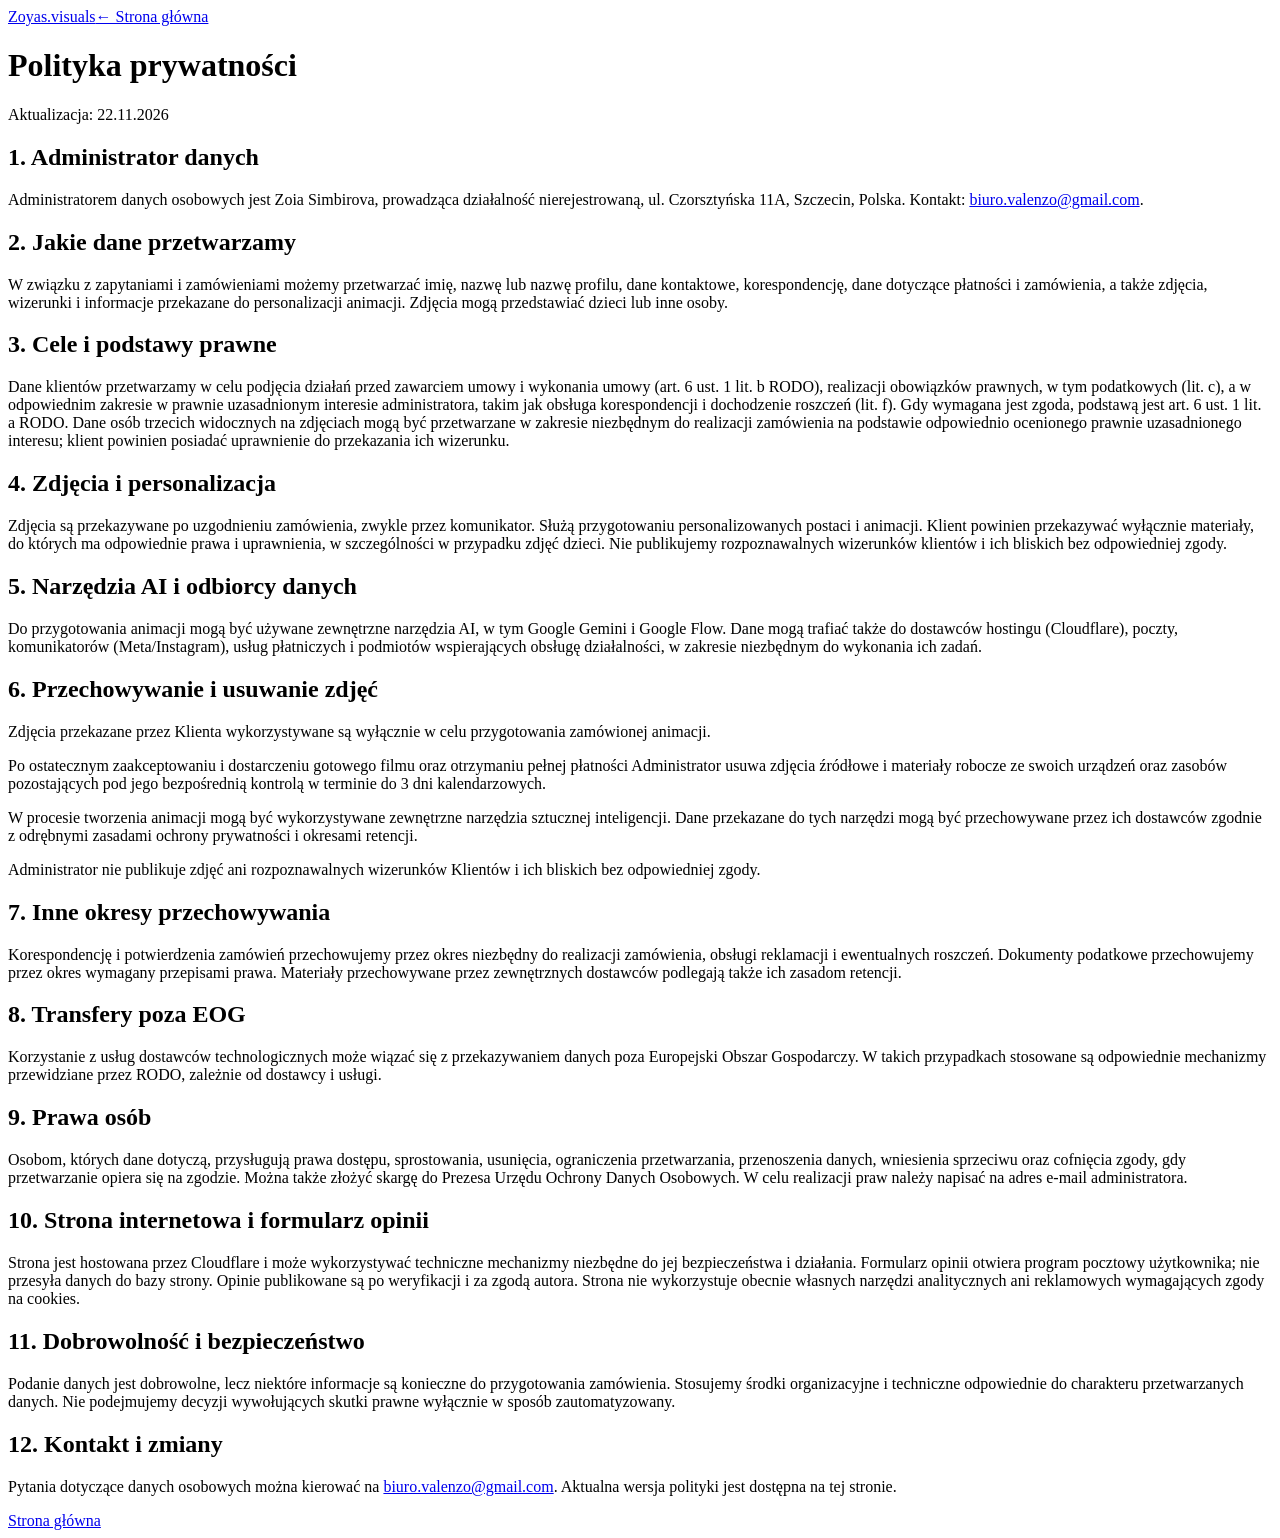
==== polityka-prywatnosci.html @ b953c122 "Add files via upload" ====
<!doctype html><html lang="pl"><head><meta charset="utf-8"><meta name="viewport" content="width=device-width,initial-scale=1"><title>Polityka prywatności | Zoyas.visuals</title><link rel="stylesheet" href="assets/style.css"></head><body><header><div class="bar"><a class="logo" href="index.html">Zoyas.visuals</a><a href="index.html">← Strona główna</a></div></header><main class="legal"><h1>Polityka prywatności</h1><p class="muted">Aktualizacja: 22.11.2026</p><h2>1. Administrator danych</h2><p>Administratorem danych osobowych jest Zoia Simbirova, prowadząca działalność nierejestrowaną, ul. Czorsztyńska 11A, Szczecin, Polska. Kontakt: <a href="mailto:biuro.valenzo@gmail.com">biuro.valenzo@gmail.com</a>.</p><h2>2. Jakie dane przetwarzamy</h2><p>W związku z zapytaniami i zamówieniami możemy przetwarzać imię, nazwę lub nazwę profilu, dane kontaktowe, korespondencję, dane dotyczące płatności i zamówienia, a także zdjęcia, wizerunki i informacje przekazane do personalizacji animacji. Zdjęcia mogą przedstawiać dzieci lub inne osoby.</p><h2>3. Cele i podstawy prawne</h2><p>Dane klientów przetwarzamy w celu podjęcia działań przed zawarciem umowy i wykonania umowy (art. 6 ust. 1 lit. b RODO), realizacji obowiązków prawnych, w tym podatkowych (lit. c), a w odpowiednim zakresie w prawnie uzasadnionym interesie administratora, takim jak obsługa korespondencji i dochodzenie roszczeń (lit. f). Gdy wymagana jest zgoda, podstawą jest art. 6 ust. 1 lit. a RODO. Dane osób trzecich widocznych na zdjęciach mogą być przetwarzane w zakresie niezbędnym do realizacji zamówienia na podstawie odpowiednio ocenionego prawnie uzasadnionego interesu; klient powinien posiadać uprawnienie do przekazania ich wizerunku.</p><h2>4. Zdjęcia i personalizacja</h2><p>Zdjęcia są przekazywane po uzgodnieniu zamówienia, zwykle przez komunikator. Służą przygotowaniu personalizowanych postaci i animacji. Klient powinien przekazywać wyłącznie materiały, do których ma odpowiednie prawa i uprawnienia, w szczególności w przypadku zdjęć dzieci. Nie publikujemy rozpoznawalnych wizerunków klientów i ich bliskich bez odpowiedniej zgody.</p><h2>5. Narzędzia AI i odbiorcy danych</h2><p>Do przygotowania animacji mogą być używane zewnętrzne narzędzia AI, w tym Google Gemini i Google Flow. Dane mogą trafiać także do dostawców hostingu (Cloudflare), poczty, komunikatorów (Meta/Instagram), usług płatniczych i podmiotów wspierających obsługę działalności, w zakresie niezbędnym do wykonania ich zadań.</p><h2>6. Przechowywanie i usuwanie zdjęć</h2><p>Zdjęcia przekazane przez Klienta wykorzystywane są wyłącznie w celu przygotowania zamówionej animacji.</p><p>Po ostatecznym zaakceptowaniu i dostarczeniu gotowego filmu oraz otrzymaniu pełnej płatności Administrator usuwa zdjęcia źródłowe i materiały robocze ze swoich urządzeń oraz zasobów pozostających pod jego bezpośrednią kontrolą w terminie do 3 dni kalendarzowych.</p><p>W procesie tworzenia animacji mogą być wykorzystywane zewnętrzne narzędzia sztucznej inteligencji. Dane przekazane do tych narzędzi mogą być przechowywane przez ich dostawców zgodnie z odrębnymi zasadami ochrony prywatności i okresami retencji.</p><p>Administrator nie publikuje zdjęć ani rozpoznawalnych wizerunków Klientów i ich bliskich bez odpowiedniej zgody.</p><h2>7. Inne okresy przechowywania</h2><p>Korespondencję i potwierdzenia zamówień przechowujemy przez okres niezbędny do realizacji zamówienia, obsługi reklamacji i ewentualnych roszczeń. Dokumenty podatkowe przechowujemy przez okres wymagany przepisami prawa. Materiały przechowywane przez zewnętrznych dostawców podlegają także ich zasadom retencji.</p><h2>8. Transfery poza EOG</h2><p>Korzystanie z usług dostawców technologicznych może wiązać się z przekazywaniem danych poza Europejski Obszar Gospodarczy. W takich przypadkach stosowane są odpowiednie mechanizmy przewidziane przez RODO, zależnie od dostawcy i usługi.</p><h2>9. Prawa osób</h2><p>Osobom, których dane dotyczą, przysługują prawa dostępu, sprostowania, usunięcia, ograniczenia przetwarzania, przenoszenia danych, wniesienia sprzeciwu oraz cofnięcia zgody, gdy przetwarzanie opiera się na zgodzie. Można także złożyć skargę do Prezesa Urzędu Ochrony Danych Osobowych. W celu realizacji praw należy napisać na adres e-mail administratora.</p><h2>10. Strona internetowa i formularz opinii</h2><p>Strona jest hostowana przez Cloudflare i może wykorzystywać techniczne mechanizmy niezbędne do jej bezpieczeństwa i działania. Formularz opinii otwiera program pocztowy użytkownika; nie przesyła danych do bazy strony. Opinie publikowane są po weryfikacji i za zgodą autora. Strona nie wykorzystuje obecnie własnych narzędzi analitycznych ani reklamowych wymagających zgody na cookies.</p><h2>11. Dobrowolność i bezpieczeństwo</h2><p>Podanie danych jest dobrowolne, lecz niektóre informacje są konieczne do przygotowania zamówienia. Stosujemy środki organizacyjne i techniczne odpowiednie do charakteru przetwarzanych danych. Nie podejmujemy decyzji wywołujących skutki prawne wyłącznie w sposób zautomatyzowany.</p><h2>12. Kontakt i zmiany</h2><p>Pytania dotyczące danych osobowych można kierować na <a href="mailto:biuro.valenzo@gmail.com">biuro.valenzo@gmail.com</a>. Aktualna wersja polityki jest dostępna na tej stronie.</p></main><footer><a href="index.html">Strona główna</a></footer></body></html>
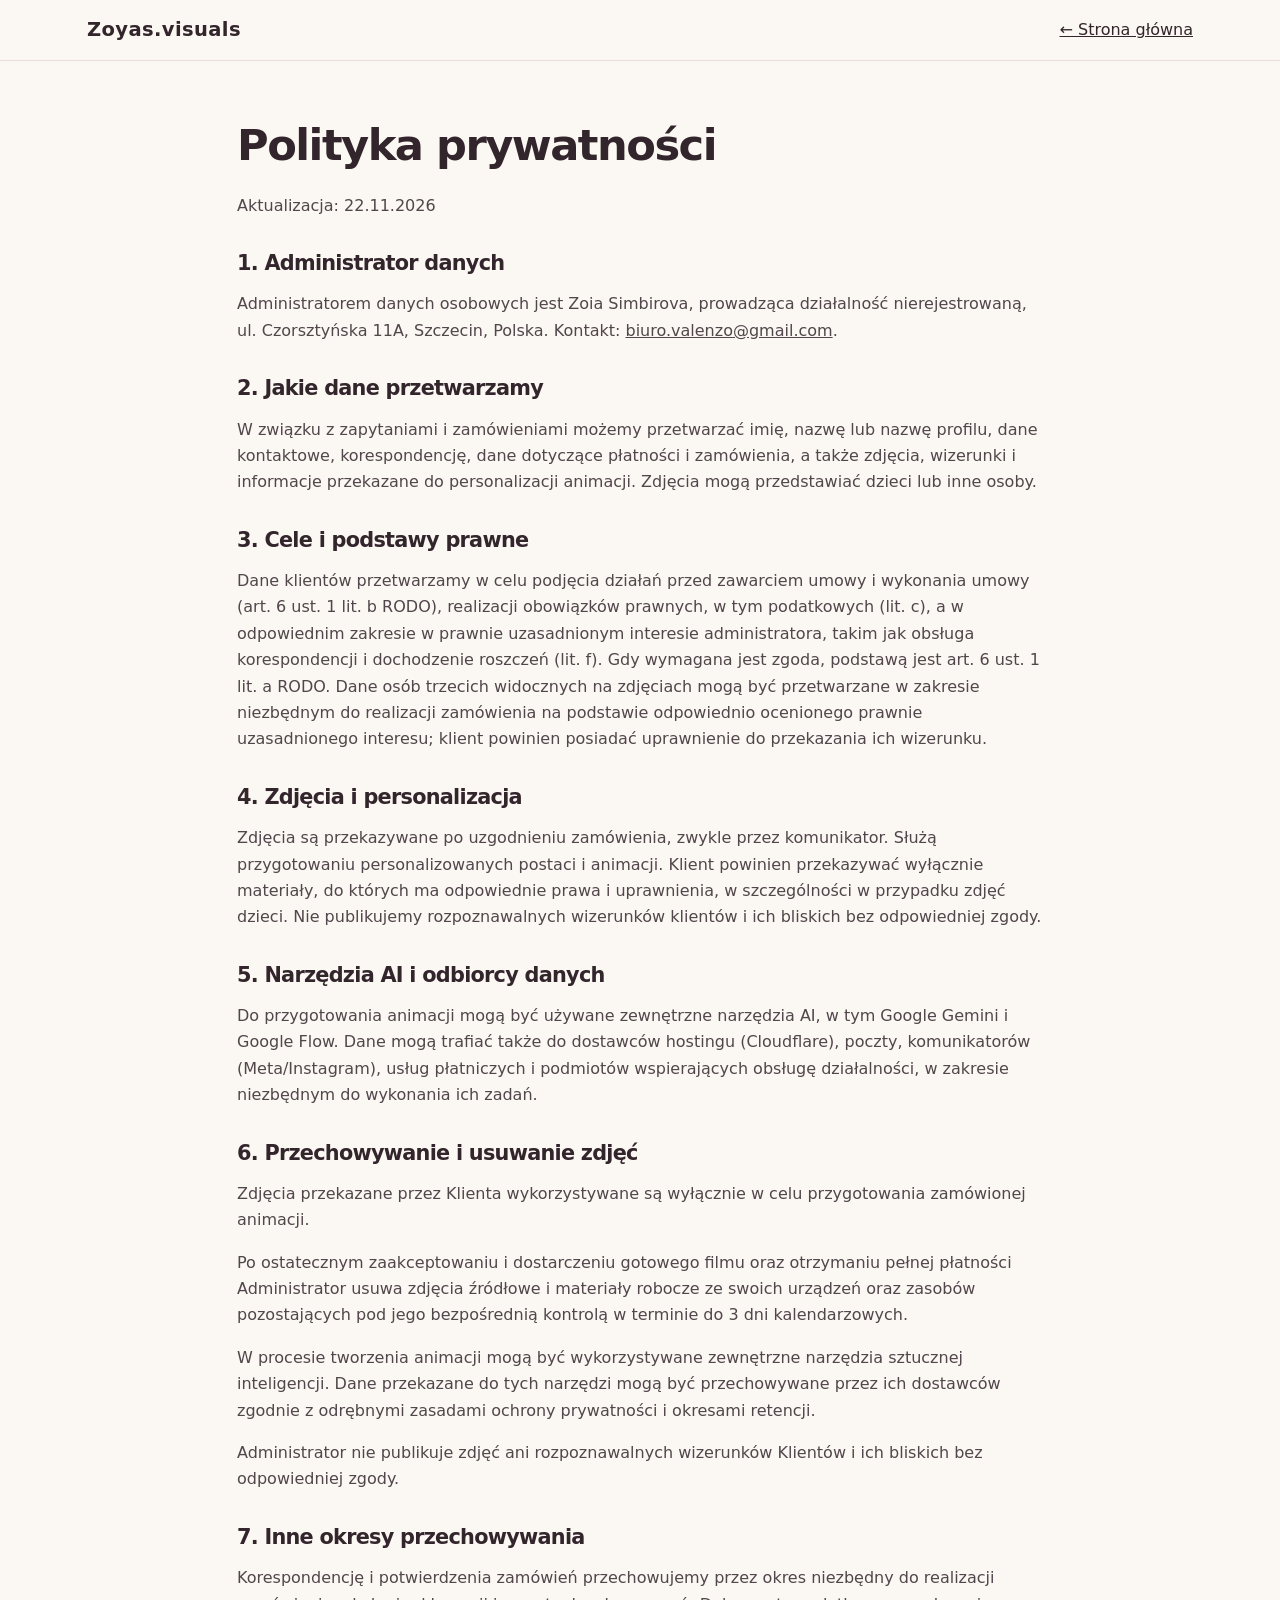
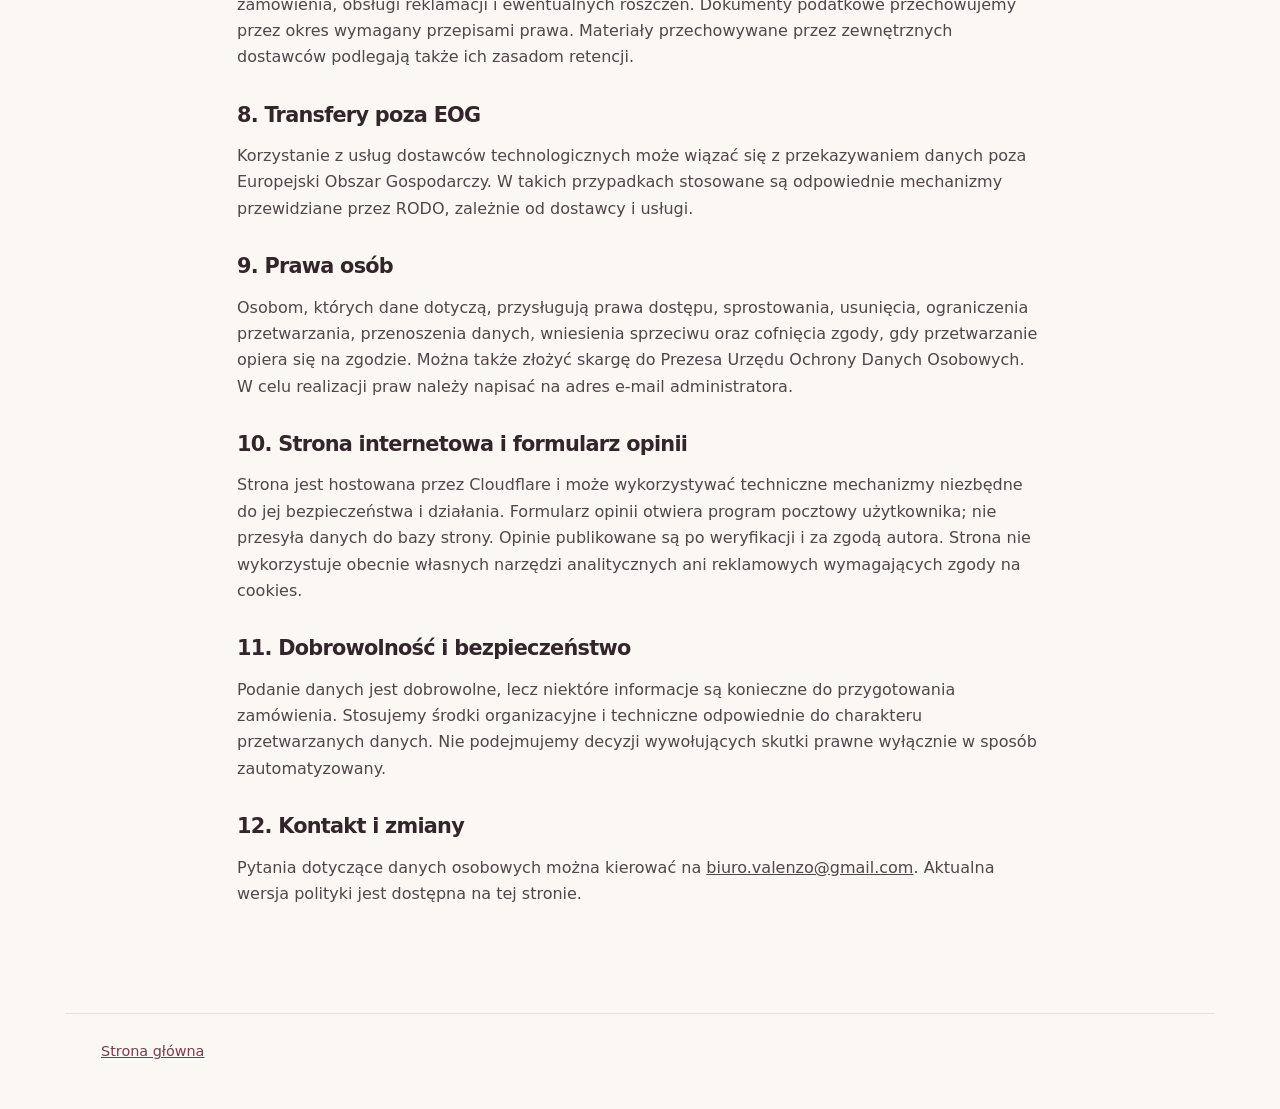
==== commit 038bf2e2: "Add files via upload" ====
--- a/polityka-prywatnosci.html
+++ b/polityka-prywatnosci.html
@@ -1 +1 @@
-<!doctype html><html lang="pl"><head><meta charset="utf-8"><meta name="viewport" content="width=device-width,initial-scale=1"><title>Polityka prywatności | Zoyas.visuals</title><link rel="stylesheet" href="assets/style.css"></head><body><header><div class="bar"><a class="logo" href="index.html">Zoyas.visuals</a><a href="index.html">← Strona główna</a></div></header><main class="legal"><h1>Polityka prywatności</h1><p class="muted">Aktualizacja: 22.11.2026</p><h2>1. Administrator danych</h2><p>Administratorem danych osobowych jest Zoia Simbirova, prowadząca działalność nierejestrowaną, ul. Czorsztyńska 11A, Szczecin, Polska. Kontakt: <a href="mailto:biuro.valenzo@gmail.com">biuro.valenzo@gmail.com</a>.</p><h2>2. Jakie dane przetwarzamy</h2><p>W związku z zapytaniami i zamówieniami możemy przetwarzać imię, nazwę lub nazwę profilu, dane kontaktowe, korespondencję, dane dotyczące płatności i zamówienia, a także zdjęcia, wizerunki i informacje przekazane do personalizacji animacji. Zdjęcia mogą przedstawiać dzieci lub inne osoby.</p><h2>3. Cele i podstawy prawne</h2><p>Dane klientów przetwarzamy w celu podjęcia działań przed zawarciem umowy i wykonania umowy (art. 6 ust. 1 lit. b RODO), realizacji obowiązków prawnych, w tym podatkowych (lit. c), a w odpowiednim zakresie w prawnie uzasadnionym interesie administratora, takim jak obsługa korespondencji i dochodzenie roszczeń (lit. f). Gdy wymagana jest zgoda, podstawą jest art. 6 ust. 1 lit. a RODO. Dane osób trzecich widocznych na zdjęciach mogą być przetwarzane w zakresie niezbędnym do realizacji zamówienia na podstawie odpowiednio ocenionego prawnie uzasadnionego interesu; klient powinien posiadać uprawnienie do przekazania ich wizerunku.</p><h2>4. Zdjęcia i personalizacja</h2><p>Zdjęcia są przekazywane po uzgodnieniu zamówienia, zwykle przez komunikator. Służą przygotowaniu personalizowanych postaci i animacji. Klient powinien przekazywać wyłącznie materiały, do których ma odpowiednie prawa i uprawnienia, w szczególności w przypadku zdjęć dzieci. Nie publikujemy rozpoznawalnych wizerunków klientów i ich bliskich bez odpowiedniej zgody.</p><h2>5. Narzędzia AI i odbiorcy danych</h2><p>Do przygotowania animacji mogą być używane zewnętrzne narzędzia AI, w tym Google Gemini i Google Flow. Dane mogą trafiać także do dostawców hostingu (Cloudflare), poczty, komunikatorów (Meta/Instagram), usług płatniczych i podmiotów wspierających obsługę działalności, w zakresie niezbędnym do wykonania ich zadań.</p><h2>6. Przechowywanie i usuwanie zdjęć</h2><p>Zdjęcia przekazane przez Klienta wykorzystywane są wyłącznie w celu przygotowania zamówionej animacji.</p><p>Po ostatecznym zaakceptowaniu i dostarczeniu gotowego filmu oraz otrzymaniu pełnej płatności Administrator usuwa zdjęcia źródłowe i materiały robocze ze swoich urządzeń oraz zasobów pozostających pod jego bezpośrednią kontrolą w terminie do 3 dni kalendarzowych.</p><p>W procesie tworzenia animacji mogą być wykorzystywane zewnętrzne narzędzia sztucznej inteligencji. Dane przekazane do tych narzędzi mogą być przechowywane przez ich dostawców zgodnie z odrębnymi zasadami ochrony prywatności i okresami retencji.</p><p>Administrator nie publikuje zdjęć ani rozpoznawalnych wizerunków Klientów i ich bliskich bez odpowiedniej zgody.</p><h2>7. Inne okresy przechowywania</h2><p>Korespondencję i potwierdzenia zamówień przechowujemy przez okres niezbędny do realizacji zamówienia, obsługi reklamacji i ewentualnych roszczeń. Dokumenty podatkowe przechowujemy przez okres wymagany przepisami prawa. Materiały przechowywane przez zewnętrznych dostawców podlegają także ich zasadom retencji.</p><h2>8. Transfery poza EOG</h2><p>Korzystanie z usług dostawców technologicznych może wiązać się z przekazywaniem danych poza Europejski Obszar Gospodarczy. W takich przypadkach stosowane są odpowiednie mechanizmy przewidziane przez RODO, zależnie od dostawcy i usługi.</p><h2>9. Prawa osób</h2><p>Osobom, których dane dotyczą, przysługują prawa dostępu, sprostowania, usunięcia, ograniczenia przetwarzania, przenoszenia danych, wniesienia sprzeciwu oraz cofnięcia zgody, gdy przetwarzanie opiera się na zgodzie. Można także złożyć skargę do Prezesa Urzędu Ochrony Danych Osobowych. W celu realizacji praw należy napisać na adres e-mail administratora.</p><h2>10. Strona internetowa i formularz opinii</h2><p>Strona jest hostowana przez Cloudflare i może wykorzystywać techniczne mechanizmy niezbędne do jej bezpieczeństwa i działania. Formularz opinii otwiera program pocztowy użytkownika; nie przesyła danych do bazy strony. Opinie publikowane są po weryfikacji i za zgodą autora. Strona nie wykorzystuje obecnie własnych narzędzi analitycznych ani reklamowych wymagających zgody na cookies.</p><h2>11. Dobrowolność i bezpieczeństwo</h2><p>Podanie danych jest dobrowolne, lecz niektóre informacje są konieczne do przygotowania zamówienia. Stosujemy środki organizacyjne i techniczne odpowiednie do charakteru przetwarzanych danych. Nie podejmujemy decyzji wywołujących skutki prawne wyłącznie w sposób zautomatyzowany.</p><h2>12. Kontakt i zmiany</h2><p>Pytania dotyczące danych osobowych można kierować na <a href="mailto:biuro.valenzo@gmail.com">biuro.valenzo@gmail.com</a>. Aktualna wersja polityki jest dostępna na tej stronie.</p></main><footer><a href="index.html">Strona główna</a></footer></body></html>+<!doctype html><html lang="pl"><head><meta charset="utf-8"><meta name="viewport" content="width=device-width,initial-scale=1"><title>Polityka prywatności | Zoyas.visuals</title><link rel="stylesheet" href="style.css"></head><body><header><div class="bar"><a class="logo" href="index.html">Zoyas.visuals</a><a href="index.html">← Strona główna</a></div></header><main class="legal"><h1>Polityka prywatności</h1><p class="muted">Aktualizacja: 22.11.2026</p><h2>1. Administrator danych</h2><p>Administratorem danych osobowych jest Zoia Simbirova, prowadząca działalność nierejestrowaną, ul. Czorsztyńska 11A, Szczecin, Polska. Kontakt: <a href="mailto:biuro.valenzo@gmail.com">biuro.valenzo@gmail.com</a>.</p><h2>2. Jakie dane przetwarzamy</h2><p>W związku z zapytaniami i zamówieniami możemy przetwarzać imię, nazwę lub nazwę profilu, dane kontaktowe, korespondencję, dane dotyczące płatności i zamówienia, a także zdjęcia, wizerunki i informacje przekazane do personalizacji animacji. Zdjęcia mogą przedstawiać dzieci lub inne osoby.</p><h2>3. Cele i podstawy prawne</h2><p>Dane klientów przetwarzamy w celu podjęcia działań przed zawarciem umowy i wykonania umowy (art. 6 ust. 1 lit. b RODO), realizacji obowiązków prawnych, w tym podatkowych (lit. c), a w odpowiednim zakresie w prawnie uzasadnionym interesie administratora, takim jak obsługa korespondencji i dochodzenie roszczeń (lit. f). Gdy wymagana jest zgoda, podstawą jest art. 6 ust. 1 lit. a RODO. Dane osób trzecich widocznych na zdjęciach mogą być przetwarzane w zakresie niezbędnym do realizacji zamówienia na podstawie odpowiednio ocenionego prawnie uzasadnionego interesu; klient powinien posiadać uprawnienie do przekazania ich wizerunku.</p><h2>4. Zdjęcia i personalizacja</h2><p>Zdjęcia są przekazywane po uzgodnieniu zamówienia, zwykle przez komunikator. Służą przygotowaniu personalizowanych postaci i animacji. Klient powinien przekazywać wyłącznie materiały, do których ma odpowiednie prawa i uprawnienia, w szczególności w przypadku zdjęć dzieci. Nie publikujemy rozpoznawalnych wizerunków klientów i ich bliskich bez odpowiedniej zgody.</p><h2>5. Narzędzia AI i odbiorcy danych</h2><p>Do przygotowania animacji mogą być używane zewnętrzne narzędzia AI, w tym Google Gemini i Google Flow. Dane mogą trafiać także do dostawców hostingu (Cloudflare), poczty, komunikatorów (Meta/Instagram), usług płatniczych i podmiotów wspierających obsługę działalności, w zakresie niezbędnym do wykonania ich zadań.</p><h2>6. Przechowywanie i usuwanie zdjęć</h2><p>Zdjęcia przekazane przez Klienta wykorzystywane są wyłącznie w celu przygotowania zamówionej animacji.</p><p>Po ostatecznym zaakceptowaniu i dostarczeniu gotowego filmu oraz otrzymaniu pełnej płatności Administrator usuwa zdjęcia źródłowe i materiały robocze ze swoich urządzeń oraz zasobów pozostających pod jego bezpośrednią kontrolą w terminie do 3 dni kalendarzowych.</p><p>W procesie tworzenia animacji mogą być wykorzystywane zewnętrzne narzędzia sztucznej inteligencji. Dane przekazane do tych narzędzi mogą być przechowywane przez ich dostawców zgodnie z odrębnymi zasadami ochrony prywatności i okresami retencji.</p><p>Administrator nie publikuje zdjęć ani rozpoznawalnych wizerunków Klientów i ich bliskich bez odpowiedniej zgody.</p><h2>7. Inne okresy przechowywania</h2><p>Korespondencję i potwierdzenia zamówień przechowujemy przez okres niezbędny do realizacji zamówienia, obsługi reklamacji i ewentualnych roszczeń. Dokumenty podatkowe przechowujemy przez okres wymagany przepisami prawa. Materiały przechowywane przez zewnętrznych dostawców podlegają także ich zasadom retencji.</p><h2>8. Transfery poza EOG</h2><p>Korzystanie z usług dostawców technologicznych może wiązać się z przekazywaniem danych poza Europejski Obszar Gospodarczy. W takich przypadkach stosowane są odpowiednie mechanizmy przewidziane przez RODO, zależnie od dostawcy i usługi.</p><h2>9. Prawa osób</h2><p>Osobom, których dane dotyczą, przysługują prawa dostępu, sprostowania, usunięcia, ograniczenia przetwarzania, przenoszenia danych, wniesienia sprzeciwu oraz cofnięcia zgody, gdy przetwarzanie opiera się na zgodzie. Można także złożyć skargę do Prezesa Urzędu Ochrony Danych Osobowych. W celu realizacji praw należy napisać na adres e-mail administratora.</p><h2>10. Strona internetowa i formularz opinii</h2><p>Strona jest hostowana przez Cloudflare i może wykorzystywać techniczne mechanizmy niezbędne do jej bezpieczeństwa i działania. Formularz opinii otwiera program pocztowy użytkownika; nie przesyła danych do bazy strony. Opinie publikowane są po weryfikacji i za zgodą autora. Strona nie wykorzystuje obecnie własnych narzędzi analitycznych ani reklamowych wymagających zgody na cookies.</p><h2>11. Dobrowolność i bezpieczeństwo</h2><p>Podanie danych jest dobrowolne, lecz niektóre informacje są konieczne do przygotowania zamówienia. Stosujemy środki organizacyjne i techniczne odpowiednie do charakteru przetwarzanych danych. Nie podejmujemy decyzji wywołujących skutki prawne wyłącznie w sposób zautomatyzowany.</p><h2>12. Kontakt i zmiany</h2><p>Pytania dotyczące danych osobowych można kierować na <a href="mailto:biuro.valenzo@gmail.com">biuro.valenzo@gmail.com</a>. Aktualna wersja polityki jest dostępna na tej stronie.</p></main><footer><a href="index.html">Strona główna</a></footer></body></html>
--- a/style.css
+++ b/style.css
@@ -0,0 +1,2 @@
+
+:root{--cream:#fbf7f2;--ink:#32252c;--wine:#753f53;--muted:#74676d;--border:#e9dedc;--gold:#c39a5b}*{box-sizing:border-box}html{scroll-behavior:smooth}body{margin:0;background:var(--cream);color:var(--ink);font:16px/1.65 system-ui,-apple-system,Segoe UI,sans-serif}a{color:inherit}header{position:sticky;top:0;z-index:10;background:#fbf7f2ee;backdrop-filter:blur(12px);border-bottom:1px solid var(--border)}.bar{max-width:1150px;margin:auto;padding:14px 22px;display:flex;align-items:center;justify-content:space-between;gap:14px}.logo{font-size:1.22rem;font-weight:800;letter-spacing:.02em;text-decoration:none}.nav{display:flex;gap:18px;align-items:center}.nav a{text-decoration:none;font-size:.89rem}.lang{border:1px solid var(--border);border-radius:20px;padding:6px 11px;background:white;cursor:pointer}.lang[aria-pressed=true]{background:var(--wine);color:white}main,footer{max-width:1150px;margin:auto;padding:0 22px}section{padding:66px 0}h1,h2,h3{line-height:1.17;letter-spacing:-.035em}h1{font-size:clamp(2.5rem,6.5vw,5.2rem);margin:15px 0 22px}h2{font-size:clamp(1.9rem,4vw,3.15rem);margin:0 0 14px}h3{font-size:1.18rem;margin:0 0 10px}.eyebrow{font-size:.78rem;letter-spacing:.16em;text-transform:uppercase;color:var(--wine);font-weight:800}.lead{font-size:1.12rem;color:var(--muted);max-width:680px}.hero{display:grid;grid-template-columns:1fr 1fr;gap:36px;align-items:center;min-height:590px;padding-top:35px}.hero img{width:100%;border-radius:26px;box-shadow:0 18px 55px #45233318}.button{display:inline-block;border:0;border-radius:14px;background:var(--wine);color:white;padding:14px 23px;font-weight:750;text-decoration:none;cursor:pointer;font-size:1rem}.button:hover{background:#5a2d40}.subtle{color:var(--muted);font-size:.91rem}.grid{display:grid;grid-template-columns:repeat(3,minmax(0,1fr));gap:18px}.card{border:1px solid var(--border);border-radius:22px;background:#fff;padding:23px;box-shadow:0 5px 22px #38202a07}.card p{color:var(--muted)}.price{font-weight:800;color:var(--wine);font-size:1.15rem}.showcase{display:grid;grid-template-columns:repeat(2,minmax(0,1fr));gap:22px}.showcase img{width:100%;border-radius:20px;display:block}.video-grid{display:grid;grid-template-columns:repeat(3,minmax(0,1fr));gap:20px}.video-tile{border:1px solid var(--border);border-radius:22px;overflow:hidden;background:white}.video-tile video{display:block;width:100%;aspect-ratio:9/13;object-fit:cover;background:#eadedb}.video-tile .caption{padding:16px}.video-tile h3{font-size:1.04rem}.video-tile p{margin:0;color:var(--muted);font-size:.9rem}.review-grid{display:grid;grid-template-columns:repeat(2,minmax(0,1fr));gap:16px}.stars{color:var(--gold);letter-spacing:.1em;font-size:1.2rem}.review{background:white;border:1px solid var(--border);border-radius:20px;padding:22px}.review p{margin:10px 0}.review small{color:var(--muted)}.form{max-width:650px;margin-top:25px}.form label{display:block;margin:12px 0 5px;font-weight:650}.form input,.form textarea{width:100%;border:1px solid #d7c7c8;background:white;border-radius:12px;padding:13px;font:inherit}.form textarea{min-height:110px}.check{display:flex;gap:10px;align-items:start;margin:15px 0}.check input{width:auto;margin-top:7px}.check label{margin:0;font-size:.9rem;font-weight:400}.cta{border-radius:28px;background:#efe3e0;padding:40px}footer{padding:26px 22px 45px;border-top:1px solid var(--border);display:flex;justify-content:space-between;gap:20px;flex-wrap:wrap;color:var(--muted);font-size:.9rem}footer a{color:var(--wine);margin-left:14px}.legal{max-width:850px;margin:auto;padding:44px 22px 90px}.legal h1{font-size:2.7rem}.legal h2{font-size:1.3rem;margin-top:32px}.legal p,.legal li{color:#51464b}.muted{color:var(--muted)}[hidden]{display:none!important}@media(max-width:800px){.nav{display:none}.hero{grid-template-columns:1fr;min-height:auto;padding-top:40px}.hero .hero-image{order:-1}.grid,.video-grid{grid-template-columns:repeat(2,minmax(0,1fr))}.showcase{grid-template-columns:1fr}}@media(max-width:520px){main,footer{padding-left:16px;padding-right:16px}section{padding:43px 0}.bar{padding:12px 16px}.hero{gap:19px}.hero img{border-radius:18px}h1{font-size:2.55rem}.grid,.review-grid{grid-template-columns:1fr}.video-grid{grid-template-columns:repeat(2,minmax(0,1fr));gap:10px}.video-tile{border-radius:14px}.video-tile .caption{padding:10px}.video-tile h3{font-size:.91rem}.video-tile p{font-size:.78rem}.card{padding:19px}.cta{padding:24px}}
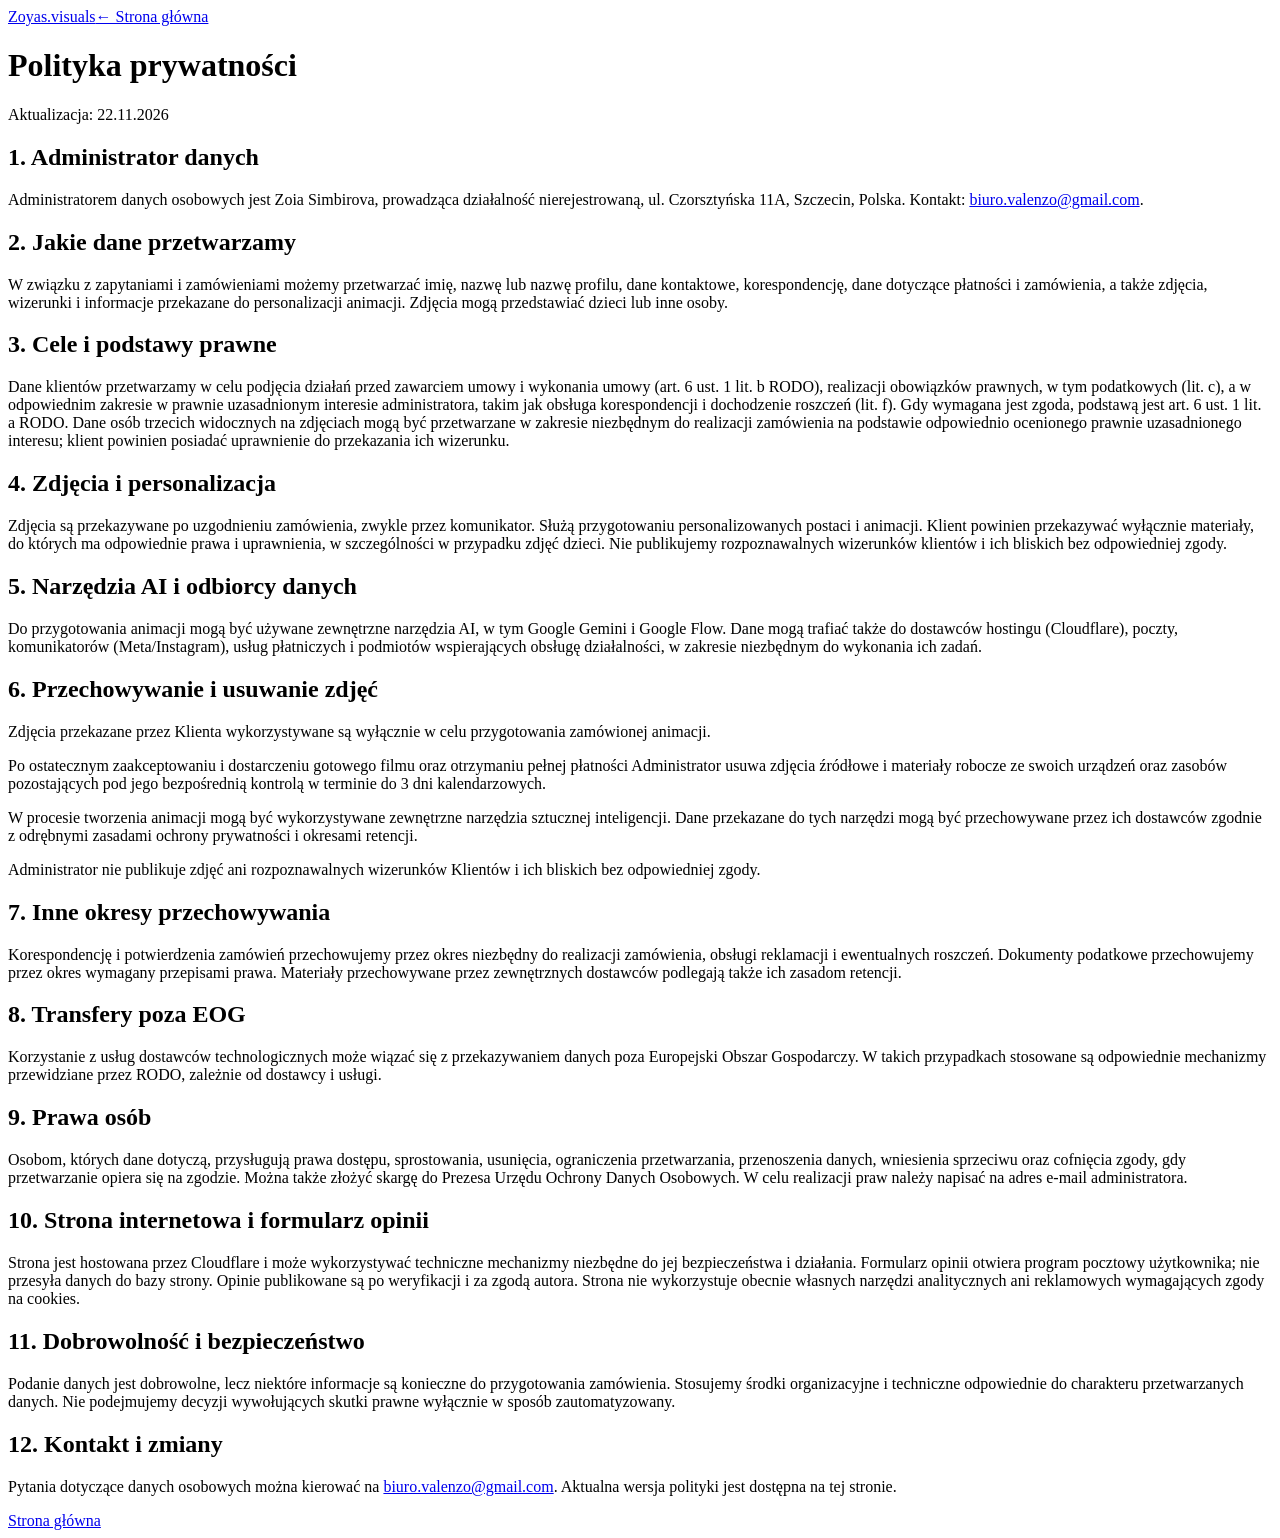
==== commit 7cad285f: "Add files via upload" ====
--- a/polityka-prywatnosci.html
+++ b/polityka-prywatnosci.html
@@ -1 +1 @@
-<!doctype html><html lang="pl"><head><meta charset="utf-8"><meta name="viewport" content="width=device-width,initial-scale=1"><title>Polityka prywatności | Zoyas.visuals</title><link rel="stylesheet" href="style.css"></head><body><header><div class="bar"><a class="logo" href="index.html">Zoyas.visuals</a><a href="index.html">← Strona główna</a></div></header><main class="legal"><h1>Polityka prywatności</h1><p class="muted">Aktualizacja: 22.11.2026</p><h2>1. Administrator danych</h2><p>Administratorem danych osobowych jest Zoia Simbirova, prowadząca działalność nierejestrowaną, ul. Czorsztyńska 11A, Szczecin, Polska. Kontakt: <a href="mailto:biuro.valenzo@gmail.com">biuro.valenzo@gmail.com</a>.</p><h2>2. Jakie dane przetwarzamy</h2><p>W związku z zapytaniami i zamówieniami możemy przetwarzać imię, nazwę lub nazwę profilu, dane kontaktowe, korespondencję, dane dotyczące płatności i zamówienia, a także zdjęcia, wizerunki i informacje przekazane do personalizacji animacji. Zdjęcia mogą przedstawiać dzieci lub inne osoby.</p><h2>3. Cele i podstawy prawne</h2><p>Dane klientów przetwarzamy w celu podjęcia działań przed zawarciem umowy i wykonania umowy (art. 6 ust. 1 lit. b RODO), realizacji obowiązków prawnych, w tym podatkowych (lit. c), a w odpowiednim zakresie w prawnie uzasadnionym interesie administratora, takim jak obsługa korespondencji i dochodzenie roszczeń (lit. f). Gdy wymagana jest zgoda, podstawą jest art. 6 ust. 1 lit. a RODO. Dane osób trzecich widocznych na zdjęciach mogą być przetwarzane w zakresie niezbędnym do realizacji zamówienia na podstawie odpowiednio ocenionego prawnie uzasadnionego interesu; klient powinien posiadać uprawnienie do przekazania ich wizerunku.</p><h2>4. Zdjęcia i personalizacja</h2><p>Zdjęcia są przekazywane po uzgodnieniu zamówienia, zwykle przez komunikator. Służą przygotowaniu personalizowanych postaci i animacji. Klient powinien przekazywać wyłącznie materiały, do których ma odpowiednie prawa i uprawnienia, w szczególności w przypadku zdjęć dzieci. Nie publikujemy rozpoznawalnych wizerunków klientów i ich bliskich bez odpowiedniej zgody.</p><h2>5. Narzędzia AI i odbiorcy danych</h2><p>Do przygotowania animacji mogą być używane zewnętrzne narzędzia AI, w tym Google Gemini i Google Flow. Dane mogą trafiać także do dostawców hostingu (Cloudflare), poczty, komunikatorów (Meta/Instagram), usług płatniczych i podmiotów wspierających obsługę działalności, w zakresie niezbędnym do wykonania ich zadań.</p><h2>6. Przechowywanie i usuwanie zdjęć</h2><p>Zdjęcia przekazane przez Klienta wykorzystywane są wyłącznie w celu przygotowania zamówionej animacji.</p><p>Po ostatecznym zaakceptowaniu i dostarczeniu gotowego filmu oraz otrzymaniu pełnej płatności Administrator usuwa zdjęcia źródłowe i materiały robocze ze swoich urządzeń oraz zasobów pozostających pod jego bezpośrednią kontrolą w terminie do 3 dni kalendarzowych.</p><p>W procesie tworzenia animacji mogą być wykorzystywane zewnętrzne narzędzia sztucznej inteligencji. Dane przekazane do tych narzędzi mogą być przechowywane przez ich dostawców zgodnie z odrębnymi zasadami ochrony prywatności i okresami retencji.</p><p>Administrator nie publikuje zdjęć ani rozpoznawalnych wizerunków Klientów i ich bliskich bez odpowiedniej zgody.</p><h2>7. Inne okresy przechowywania</h2><p>Korespondencję i potwierdzenia zamówień przechowujemy przez okres niezbędny do realizacji zamówienia, obsługi reklamacji i ewentualnych roszczeń. Dokumenty podatkowe przechowujemy przez okres wymagany przepisami prawa. Materiały przechowywane przez zewnętrznych dostawców podlegają także ich zasadom retencji.</p><h2>8. Transfery poza EOG</h2><p>Korzystanie z usług dostawców technologicznych może wiązać się z przekazywaniem danych poza Europejski Obszar Gospodarczy. W takich przypadkach stosowane są odpowiednie mechanizmy przewidziane przez RODO, zależnie od dostawcy i usługi.</p><h2>9. Prawa osób</h2><p>Osobom, których dane dotyczą, przysługują prawa dostępu, sprostowania, usunięcia, ograniczenia przetwarzania, przenoszenia danych, wniesienia sprzeciwu oraz cofnięcia zgody, gdy przetwarzanie opiera się na zgodzie. Można także złożyć skargę do Prezesa Urzędu Ochrony Danych Osobowych. W celu realizacji praw należy napisać na adres e-mail administratora.</p><h2>10. Strona internetowa i formularz opinii</h2><p>Strona jest hostowana przez Cloudflare i może wykorzystywać techniczne mechanizmy niezbędne do jej bezpieczeństwa i działania. Formularz opinii otwiera program pocztowy użytkownika; nie przesyła danych do bazy strony. Opinie publikowane są po weryfikacji i za zgodą autora. Strona nie wykorzystuje obecnie własnych narzędzi analitycznych ani reklamowych wymagających zgody na cookies.</p><h2>11. Dobrowolność i bezpieczeństwo</h2><p>Podanie danych jest dobrowolne, lecz niektóre informacje są konieczne do przygotowania zamówienia. Stosujemy środki organizacyjne i techniczne odpowiednie do charakteru przetwarzanych danych. Nie podejmujemy decyzji wywołujących skutki prawne wyłącznie w sposób zautomatyzowany.</p><h2>12. Kontakt i zmiany</h2><p>Pytania dotyczące danych osobowych można kierować na <a href="mailto:biuro.valenzo@gmail.com">biuro.valenzo@gmail.com</a>. Aktualna wersja polityki jest dostępna na tej stronie.</p></main><footer><a href="index.html">Strona główna</a></footer></body></html>+<!doctype html><html lang="pl"><head><meta charset="utf-8"><meta name="viewport" content="width=device-width,initial-scale=1"><title>Polityka prywatności | Zoyas.visuals</title><link rel="stylesheet" href="assets/style.css"></head><body><header><div class="bar"><a class="logo" href="index.html">Zoyas.visuals</a><a href="index.html">← Strona główna</a></div></header><main class="legal"><h1>Polityka prywatności</h1><p class="muted">Aktualizacja: 22.11.2026</p><h2>1. Administrator danych</h2><p>Administratorem danych osobowych jest Zoia Simbirova, prowadząca działalność nierejestrowaną, ul. Czorsztyńska 11A, Szczecin, Polska. Kontakt: <a href="mailto:biuro.valenzo@gmail.com">biuro.valenzo@gmail.com</a>.</p><h2>2. Jakie dane przetwarzamy</h2><p>W związku z zapytaniami i zamówieniami możemy przetwarzać imię, nazwę lub nazwę profilu, dane kontaktowe, korespondencję, dane dotyczące płatności i zamówienia, a także zdjęcia, wizerunki i informacje przekazane do personalizacji animacji. Zdjęcia mogą przedstawiać dzieci lub inne osoby.</p><h2>3. Cele i podstawy prawne</h2><p>Dane klientów przetwarzamy w celu podjęcia działań przed zawarciem umowy i wykonania umowy (art. 6 ust. 1 lit. b RODO), realizacji obowiązków prawnych, w tym podatkowych (lit. c), a w odpowiednim zakresie w prawnie uzasadnionym interesie administratora, takim jak obsługa korespondencji i dochodzenie roszczeń (lit. f). Gdy wymagana jest zgoda, podstawą jest art. 6 ust. 1 lit. a RODO. Dane osób trzecich widocznych na zdjęciach mogą być przetwarzane w zakresie niezbędnym do realizacji zamówienia na podstawie odpowiednio ocenionego prawnie uzasadnionego interesu; klient powinien posiadać uprawnienie do przekazania ich wizerunku.</p><h2>4. Zdjęcia i personalizacja</h2><p>Zdjęcia są przekazywane po uzgodnieniu zamówienia, zwykle przez komunikator. Służą przygotowaniu personalizowanych postaci i animacji. Klient powinien przekazywać wyłącznie materiały, do których ma odpowiednie prawa i uprawnienia, w szczególności w przypadku zdjęć dzieci. Nie publikujemy rozpoznawalnych wizerunków klientów i ich bliskich bez odpowiedniej zgody.</p><h2>5. Narzędzia AI i odbiorcy danych</h2><p>Do przygotowania animacji mogą być używane zewnętrzne narzędzia AI, w tym Google Gemini i Google Flow. Dane mogą trafiać także do dostawców hostingu (Cloudflare), poczty, komunikatorów (Meta/Instagram), usług płatniczych i podmiotów wspierających obsługę działalności, w zakresie niezbędnym do wykonania ich zadań.</p><h2>6. Przechowywanie i usuwanie zdjęć</h2><p>Zdjęcia przekazane przez Klienta wykorzystywane są wyłącznie w celu przygotowania zamówionej animacji.</p><p>Po ostatecznym zaakceptowaniu i dostarczeniu gotowego filmu oraz otrzymaniu pełnej płatności Administrator usuwa zdjęcia źródłowe i materiały robocze ze swoich urządzeń oraz zasobów pozostających pod jego bezpośrednią kontrolą w terminie do 3 dni kalendarzowych.</p><p>W procesie tworzenia animacji mogą być wykorzystywane zewnętrzne narzędzia sztucznej inteligencji. Dane przekazane do tych narzędzi mogą być przechowywane przez ich dostawców zgodnie z odrębnymi zasadami ochrony prywatności i okresami retencji.</p><p>Administrator nie publikuje zdjęć ani rozpoznawalnych wizerunków Klientów i ich bliskich bez odpowiedniej zgody.</p><h2>7. Inne okresy przechowywania</h2><p>Korespondencję i potwierdzenia zamówień przechowujemy przez okres niezbędny do realizacji zamówienia, obsługi reklamacji i ewentualnych roszczeń. Dokumenty podatkowe przechowujemy przez okres wymagany przepisami prawa. Materiały przechowywane przez zewnętrznych dostawców podlegają także ich zasadom retencji.</p><h2>8. Transfery poza EOG</h2><p>Korzystanie z usług dostawców technologicznych może wiązać się z przekazywaniem danych poza Europejski Obszar Gospodarczy. W takich przypadkach stosowane są odpowiednie mechanizmy przewidziane przez RODO, zależnie od dostawcy i usługi.</p><h2>9. Prawa osób</h2><p>Osobom, których dane dotyczą, przysługują prawa dostępu, sprostowania, usunięcia, ograniczenia przetwarzania, przenoszenia danych, wniesienia sprzeciwu oraz cofnięcia zgody, gdy przetwarzanie opiera się na zgodzie. Można także złożyć skargę do Prezesa Urzędu Ochrony Danych Osobowych. W celu realizacji praw należy napisać na adres e-mail administratora.</p><h2>10. Strona internetowa i formularz opinii</h2><p>Strona jest hostowana przez Cloudflare i może wykorzystywać techniczne mechanizmy niezbędne do jej bezpieczeństwa i działania. Formularz opinii otwiera program pocztowy użytkownika; nie przesyła danych do bazy strony. Opinie publikowane są po weryfikacji i za zgodą autora. Strona nie wykorzystuje obecnie własnych narzędzi analitycznych ani reklamowych wymagających zgody na cookies.</p><h2>11. Dobrowolność i bezpieczeństwo</h2><p>Podanie danych jest dobrowolne, lecz niektóre informacje są konieczne do przygotowania zamówienia. Stosujemy środki organizacyjne i techniczne odpowiednie do charakteru przetwarzanych danych. Nie podejmujemy decyzji wywołujących skutki prawne wyłącznie w sposób zautomatyzowany.</p><h2>12. Kontakt i zmiany</h2><p>Pytania dotyczące danych osobowych można kierować na <a href="mailto:biuro.valenzo@gmail.com">biuro.valenzo@gmail.com</a>. Aktualna wersja polityki jest dostępna na tej stronie.</p></main><footer><a href="index.html">Strona główna</a></footer></body></html>
